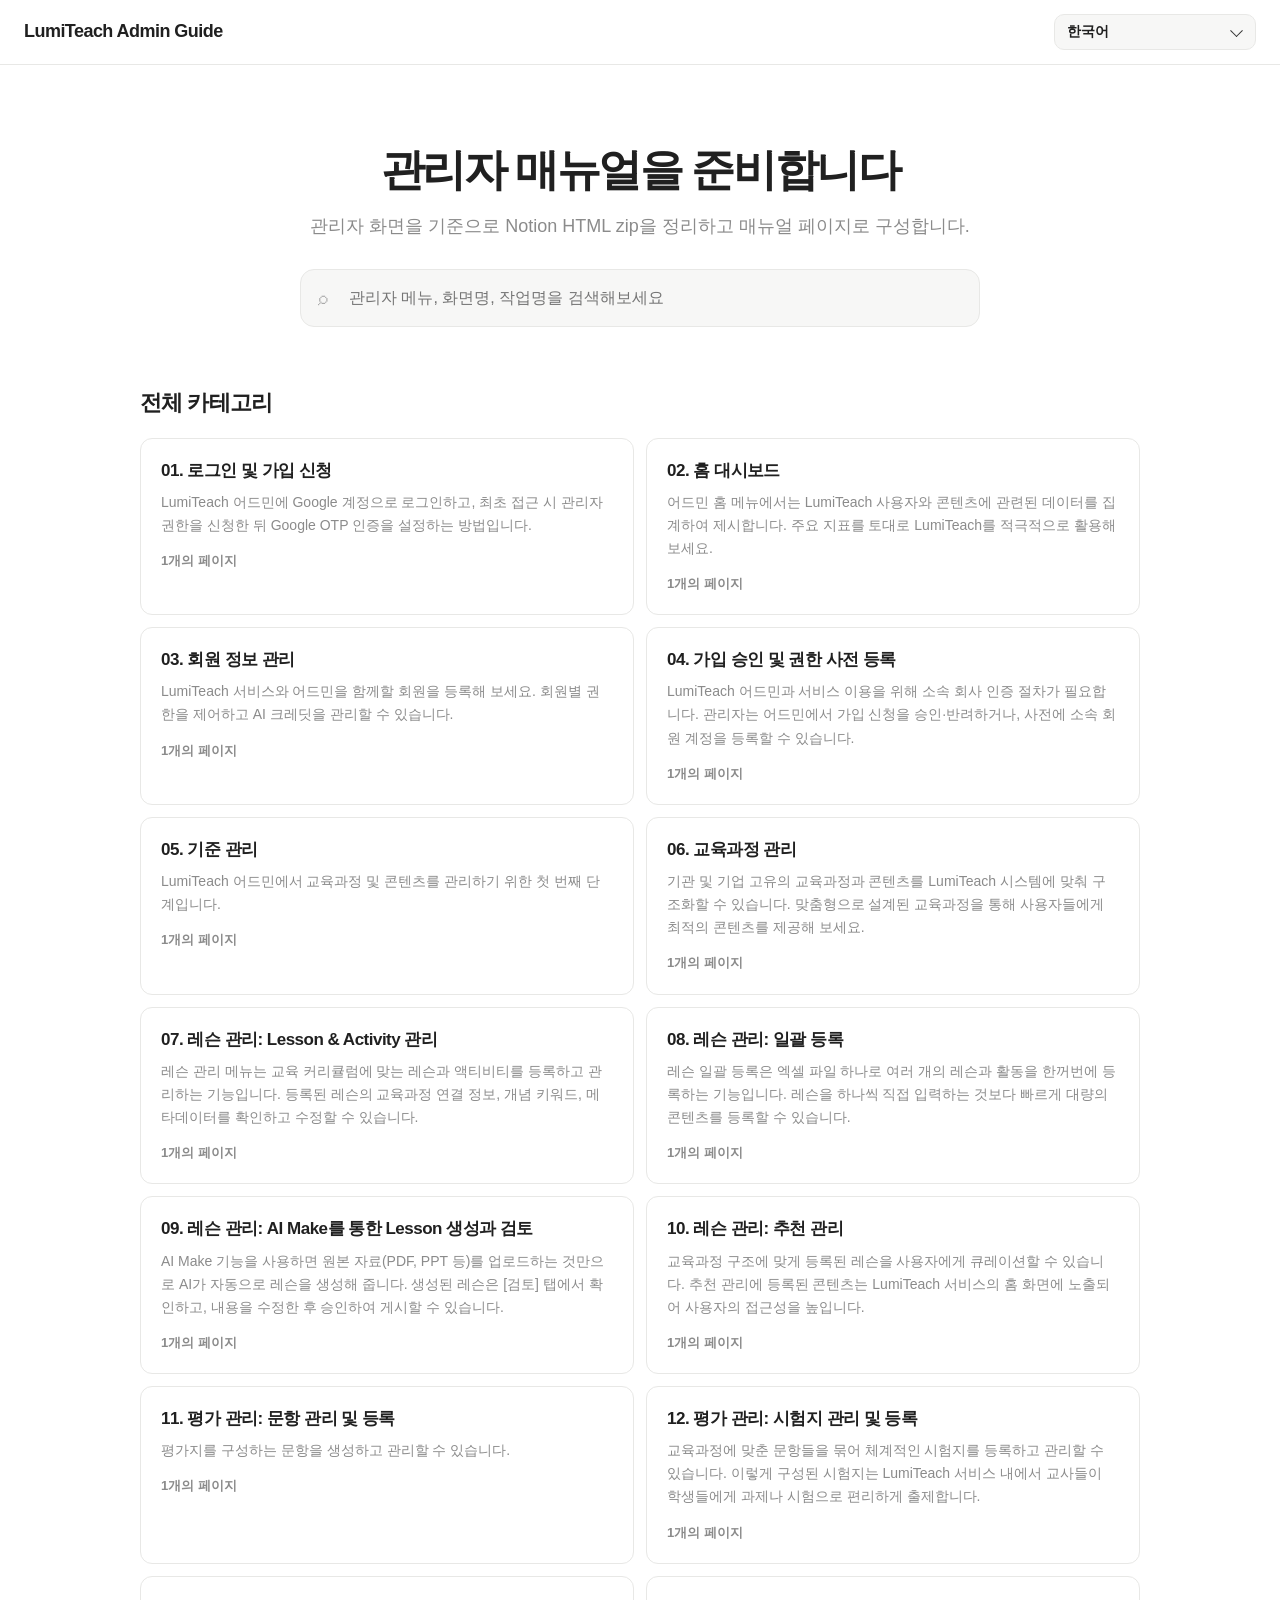
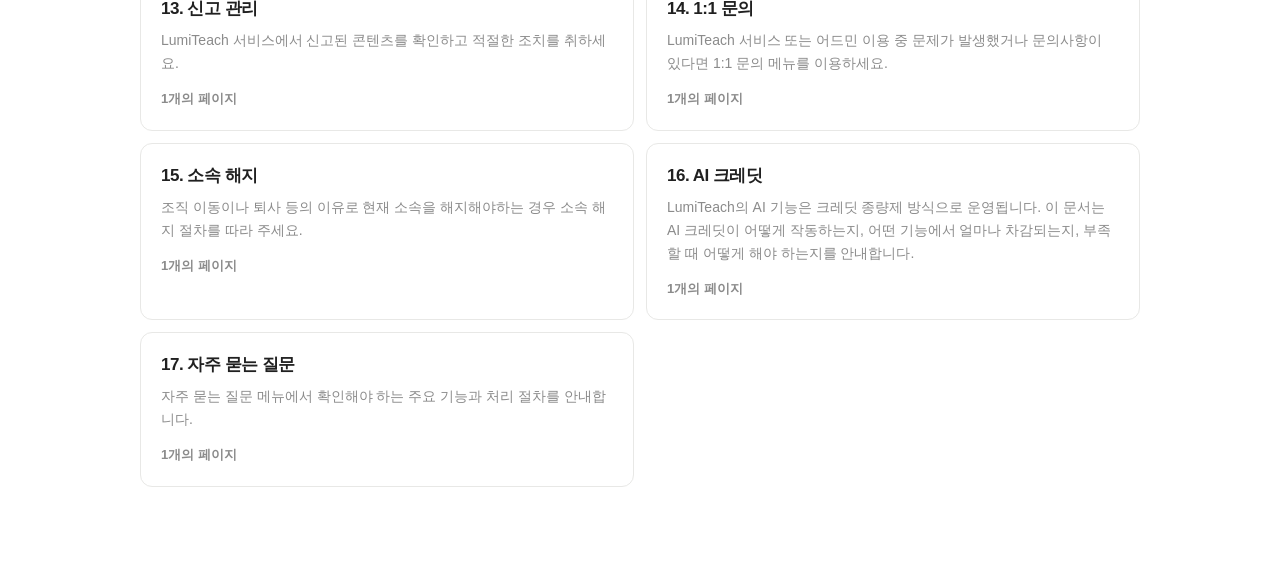
==== lumiteach_help_center_admin.html @ 96db6079 "Initial admin manual site" ====
<!DOCTYPE html>
<html lang="ko">
<head>
  <meta charset="UTF-8" />
  <meta name="viewport" content="width=device-width, initial-scale=1.0" />
  <title>LumiTeach Admin Guide</title>
  <link rel="icon" href="lumiteach_assets/brand/lumiteach-favicon.png" />
  <link rel="stylesheet" href="styles.css" />
</head>
<body>
  <header class="global-header">
    <div class="logo" onclick="showHome()">LumiTeach Admin Guide</div>
    <div class="header-actions">
      <label class="visually-hidden" for="languageSelect">언어 선택</label>
      <span class="language-wrap">
        <select class="language-select" id="languageSelect" aria-label="언어 선택">
          <option value="ko">한국어</option>
          <option value="en">영어</option>
          <option value="pt">포르투갈어</option>
          <option value="es">스페인어</option>
          <option value="ja">일본어</option>
          <option value="vi">베트남어</option>
        </select>
      </span>
      <button class="menu-toggle" id="mobileMenuToggle" type="button" aria-label="메뉴 열기" aria-controls="leftTree" aria-expanded="false" onclick="toggleMobileMenu()">
        <span></span>
      </button>
    </div>
  </header>
  <div class="mobile-nav-backdrop" id="mobileNavBackdrop" onclick="closeMobileMenu()" aria-hidden="true"></div>

  <section class="view active" id="homeView">
    <div class="home-hero">
      <h1>무엇을 도와드릴까요?</h1>
      <p>LumiTeach를 시작하고 수업을 운영하는 데 필요한 모든 가이드를 확인해보세요.</p>
      <div class="search-wrap">
        <span class="search-icon">⌕</span>
        <input class="search-input" id="searchInput" placeholder="아티클 제목, 기능명, 오류 상황을 검색해보세요" />
        <div class="search-results" id="searchResults"></div>
      </div>
    </div>

    <main class="home-container">
      <section class="home-section">
        <h2 class="section-title">전체 카테고리</h2>
        <div class="category-grid" id="categoryGrid"></div>
      </section>
    </main>
  </section>

  <section class="view" id="articleView">
    <div class="article-shell">
      <aside class="left-nav">
        <div class="left-tree" id="leftTree"></div>
      </aside>
      <main class="article-main">
        <div class="article-inner">
          <article id="articleContent"></article>
        </div>
        <aside class="right-toc" id="rightToc"></aside>
      </main>
    </div>
  </section>

  <script src="data/manual-data.js"></script>
  <script src="data/translations.js"></script>
  <script src="app.js"></script>
</body>
</html>
---- styles.css ----
:root {
  --bg: #ffffff;
  --text: #202020;
  --muted: #8b8b8b;
  --subtle: #f7f7f6;
  --subtle-2: #efefed;
  --line: #e8e8e6;
  --hover: #f4f4f3;
  --primary: #204cff;
  --primary-soft: #eaf1ff;
  --accent-purple: #204cff;
  --accent-blue: #2563e9;
  --accent-navy: #233a78;
  --accent-teal: #0f7f78;
  --accent-coral: #d85f4f;
  --accent-amber: #f0a13d;
  --active: var(--primary-soft);
  --active-text: var(--primary);
  --callout: #f7f7f5;
  --content: 760px;
  --sidebar: 360px;
  --toc: 240px;
  --left-padding: 80px;
}

* { box-sizing: border-box; }

html {
  scroll-behavior: smooth;
  overflow-x: hidden;
}

body {
  margin: 0;
  overflow-x: hidden;
  background: var(--bg);
  color: var(--text);
  font-family: ui-sans-serif, -apple-system, BlinkMacSystemFont, "Segoe UI", "Apple SD Gothic Neo", "Noto Sans KR", sans-serif;
  font-size: 16px;
  line-height: 1.65;
  -webkit-font-smoothing: antialiased;
}

button, input, select { font: inherit; }
button { cursor: pointer; }
.view { display: none; }
.view.active { display: block; }

.visually-hidden {
  position: absolute;
  width: 1px;
  height: 1px;
  padding: 0;
  margin: -1px;
  overflow: hidden;
  clip: rect(0, 0, 0, 0);
  white-space: nowrap;
  border: 0;
}

.global-header {
  position: sticky;
  top: 0;
  z-index: 50;
  height: 65px;
  display: flex;
  align-items: center;
  justify-content: space-between;
  gap: 24px;
  padding: 0 var(--left-padding);
  background: rgba(255,255,255,0.94);
  backdrop-filter: blur(10px);
  border-bottom: 1px solid var(--line);
}

.logo {
  width: 280px;
  color: var(--text);
  font-size: 18px;
  font-weight: 750;
  letter-spacing: -0.03em;
  cursor: pointer;
}

.language-wrap {
  position: relative;
  display: inline-flex;
  align-items: center;
}

.language-wrap::after {
  content: "";
  position: absolute;
  right: 15px;
  top: 50%;
  width: 8px;
  height: 8px;
  border-right: 1.8px solid #333;
  border-bottom: 1.8px solid #333;
  pointer-events: none;
  transform: translateY(-64%) rotate(45deg);
}

.language-select {
  min-width: 132px;
  height: 36px;
  padding: 0 36px 0 12px;
  border: 1px solid var(--line);
  border-radius: 10px;
  appearance: none;
  -webkit-appearance: none;
  background: var(--subtle);
  color: var(--text);
  font-size: 14px;
  font-weight: 650;
  outline: none;
  cursor: pointer;
}

.language-select:focus {
  background: #fff;
  border-color: #d8d8d6;
}

.header-actions {
  display: flex;
  align-items: center;
  gap: 10px;
  margin-left: auto;
}

.menu-toggle {
  display: none;
  align-items: center;
  justify-content: center;
  width: 38px;
  height: 38px;
  border: 1px solid var(--line);
  border-radius: 10px;
  background: var(--subtle);
  color: var(--text);
}

.menu-toggle:hover { background: var(--hover); }

.menu-toggle span,
.menu-toggle::before,
.menu-toggle::after {
  content: "";
  display: block;
  width: 16px;
  height: 2px;
  border-radius: 999px;
  background: currentColor;
  transition: transform 160ms ease, opacity 160ms ease;
}

.menu-toggle {
  flex-direction: column;
  gap: 4px;
}

body.mobile-nav-open .menu-toggle span { opacity: 0; }
body.mobile-nav-open .menu-toggle::before { transform: translateY(6px) rotate(45deg); }
body.mobile-nav-open .menu-toggle::after { transform: translateY(-6px) rotate(-45deg); }

.mobile-nav-backdrop {
  display: none;
}

.home-hero {
  max-width: 760px;
  margin: 80px auto 58px;
  padding: 0 24px;
  text-align: center;
}

.home-hero h1 {
  margin: 0;
  font-size: 44px;
  line-height: 1.15;
  letter-spacing: -0.055em;
  font-weight: 800;
}

.home-hero p {
  margin: 16px 0 28px;
  color: var(--muted);
  font-size: 18px;
}

.search-wrap {
  position: relative;
  max-width: 680px;
  margin: 0 auto;
}

.search-icon {
  position: absolute;
  left: 18px;
  top: 50%;
  transform: translateY(-50%);
  color: #aaa;
  font-size: 19px;
  z-index: 1;
}

.search-input {
  width: 100%;
  height: 58px;
  padding: 0 20px 0 48px;
  border: 1px solid var(--line);
  border-radius: 14px;
  background: var(--subtle);
  color: var(--text);
  outline: none;
  font-size: 16px;
}

.search-input:focus {
  background: #fff;
  border-color: #d8d8d6;
}

.search-results {
  display: none;
  position: absolute;
  top: 68px;
  left: 0;
  right: 0;
  z-index: 20;
  border: 1px solid var(--line);
  border-radius: 14px;
  background: #fff;
  box-shadow: 0 18px 40px rgba(0,0,0,0.08);
  overflow: hidden;
  text-align: left;
}

.search-results.active { display: block; }

.result-item {
  padding: 14px 18px;
  border-bottom: 1px solid var(--line);
  cursor: pointer;
}

.result-item:hover { background: var(--hover); }
.result-item:last-child { border-bottom: 0; }

.result-item strong {
  display: block;
  color: var(--text);
  font-size: 14px;
}

.result-item span {
  color: var(--muted);
  font-size: 13px;
}

.home-container {
  max-width: 1080px;
  margin: 0 auto;
  padding: 0 40px 92px;
}

.home-section { margin-top: 46px; }

.section-title {
  margin: 0 0 16px;
  font-size: 22px;
  letter-spacing: -0.04em;
}

.category-grid {
  display: grid;
  grid-template-columns: repeat(2, minmax(0, 1fr));
  gap: 12px;
}

.category-card {
  padding: 18px 20px;
  border: 1px solid var(--line);
  border-radius: 12px;
  background: #fff;
  cursor: pointer;
}

.category-card:hover { background: var(--hover); }

.category-card h3 {
  margin: 0 0 6px;
  font-size: 17px;
  letter-spacing: -0.03em;
}

.category-card p {
  margin: 0 0 10px;
  color: var(--muted);
  font-size: 14px;
}

.category-card span {
  color: var(--muted);
  font-size: 13px;
  font-weight: 650;
}

.article-shell {
  display: grid;
  grid-template-columns: var(--sidebar) minmax(0, 1fr);
  min-width: 0;
  min-height: calc(100vh - 65px);
}

.left-nav {
  position: sticky;
  top: 65px;
  height: calc(100vh - 65px);
  padding: 40px 10px 40px var(--left-padding);
  border-right: 1px solid var(--line);
  background: #fff;
  overflow-y: auto;
  scrollbar-width: none;
  -ms-overflow-style: none;
}

.left-nav::-webkit-scrollbar {
  width: 0;
  height: 0;
  display: none;
}

.left-tree { max-width: 280px; }
.tree-block { margin-bottom: 8px; }

.tree-link, .tree-label, .chevron {
  width: 100%;
  border: 0;
  background: transparent;
  color: var(--text);
  text-align: left;
  border-radius: 8px;
}

.tree-parent {
  display: flex;
  align-items: center;
  gap: 9px;
  padding: 8px 10px;
  border-radius: 8px;
  font-size: 16px;
  font-weight: 540;
  letter-spacing: -0.025em;
}

.tree-sub .tree-parent {
  padding-left: 34px;
  font-size: 15px;
  font-weight: 500;
}

.tree-label {
  display: block;
  flex: 1;
  min-width: 0;
  width: auto;
  padding: 0;
  font: inherit;
  font-weight: inherit;
  letter-spacing: inherit;
  cursor: pointer;
}

.chevron {
  display: inline-flex;
  align-items: center;
  justify-content: center;
  width: 20px;
  height: 20px;
  flex: 0 0 20px;
  border-radius: 6px;
  color: #666;
  font-size: 12px;
  transition: transform 130ms ease, background 130ms ease;
  cursor: pointer;
}

.chevron-placeholder {
  width: 20px;
  height: 20px;
  flex: 0 0 20px;
}

.tree-parent:hover, .tree-link:hover { background: var(--hover); }
.tree-parent:hover .chevron { background: var(--hover); }
.chevron:hover { background: var(--subtle-2); }
.tree-parent:hover .chevron:hover { background: #e3e3e1; }
.tree-parent.active {
  background: var(--active);
}
.tree-parent.active .tree-label {
  color: var(--active-text);
  font-weight: 650;
}
.tree-block.open > .tree-parent .chevron, .tree-sub.open > .tree-parent .chevron { transform: rotate(90deg); }
.tree-children { display: none; }
.tree-block.open > .tree-children, .tree-sub.open > .tree-children { display: block; }

.tree-link {
  display: block;
  margin: 2px 0;
  padding: 8px 10px 8px 62px;
  font-size: 15px;
}

.tree-link.active {
  background: var(--active);
  color: var(--active-text);
  font-weight: 650;
}

.article-main {
  display: grid;
  grid-template-columns: minmax(0, 1fr) var(--toc);
  min-width: 0;
  gap: 48px;
  padding: 0 64px 120px;
}

.article-inner {
  width: 100%;
  max-width: var(--content);
  min-width: 0;
  margin: 0 auto;
  padding-top: 64px;
}

.article-header {
  padding-bottom: 12px;
}

.article-kicker {
  margin-bottom: 14px;
  color: var(--muted);
  font-size: 14px;
}

.article-title {
  margin: 0;
  font-size: 46px;
  line-height: 1.14;
  letter-spacing: -0.055em;
  font-weight: 800;
}

.article-desc {
  margin: 22px 0 0;
  color: var(--text);
  font-size: 21px;
  line-height: 1.55;
  letter-spacing: -0.03em;
}

.author-row {
  display: flex;
  align-items: center;
  gap: 12px;
  margin-top: 28px;
  color: var(--muted);
  font-size: 15px;
}

.avatar {
  width: 42px;
  height: 42px;
  border-radius: 50%;
  background:
    url("lumiteach_assets/brand/lumiteach-favicon.png") center / 28px 28px no-repeat,
    #fff;
  border: 1px solid var(--line);
}

.author-row strong {
  color: var(--text);
  font-weight: 650;
}

.content-body { padding-top: 28px; }

.callout {
  display: grid;
  grid-template-columns: 24px 1fr;
  gap: 12px;
  align-items: start;
  margin: 0 0 64px;
  padding: 18px 20px;
  border: 1px solid var(--line);
  border-radius: 10px;
  background: var(--callout);
}

.callout-icon {
  display: inline-grid;
  place-items: center;
  width: 22px;
  height: 22px;
  border-radius: 50%;
  background: #fff;
  border: 1px solid var(--line);
  color: #555;
  font-size: 14px;
  font-weight: 700;
  line-height: 1;
}

.callout h3 {
  margin: 0 0 4px;
  font-size: 16px;
  line-height: 1.45;
  letter-spacing: -0.02em;
}

.callout p {
  margin: 0;
  color: #444;
  font-size: 15px;
  line-height: 1.7;
  letter-spacing: -0.015em;
}

.article-section {
  margin: 0 0 48px;
  scroll-margin-top: 96px;
}

.article-section h2 {
  margin: 0 0 22px;
  font-size: 34px;
  line-height: 1.25;
  letter-spacing: -0.05em;
  font-weight: 750;
}

.article-section p, .article-section li {
  color: #333;
  font-size: 18px;
  line-height: 1.75;
  letter-spacing: -0.02em;
}

.section-copy p { margin: 0; }
.section-copy p + p { margin-top: 18px; }

.article-intro {
  margin-bottom: 28px;
  padding-bottom: 0;
}

.article-intro p {
  color: #333;
  font-size: 18px;
  line-height: 1.75;
  letter-spacing: -0.02em;
}

.article-intro .section-callout {
  margin-bottom: 0;
}

.section-copy h3 {
  margin: 30px 0 12px;
  color: var(--text);
  font-size: 22px;
  line-height: 1.35;
  letter-spacing: -0.035em;
  font-weight: 750;
}

.section-copy ul {
  margin: 14px 0 0;
  padding-left: 22px;
}

.section-copy li {
  margin: 7px 0;
  padding-left: 4px;
}

.section-copy strong {
  color: var(--text);
  font-weight: 750;
}

.section-copy code {
  padding: 2px 6px;
  border-radius: 6px;
  background: var(--subtle);
  color: var(--text);
  font-family: ui-monospace, SFMono-Regular, Menlo, Monaco, Consolas, monospace;
  font-size: 0.9em;
}

.section-copy blockquote {
  margin: 18px 0 0;
  padding: 16px 18px;
  border-left: 3px solid #d9d9d7;
  border-radius: 0 8px 8px 0;
  background: var(--subtle);
}

.section-copy blockquote p,
.section-copy blockquote li {
  font-size: 16px;
  color: #444;
}

.section-callout {
  display: grid;
  grid-template-columns: 28px 1fr;
  gap: 12px;
  align-items: start;
  margin: 20px 0 26px;
  padding: 18px 20px;
  border: 1px solid var(--line);
  border-radius: 10px;
  background: var(--callout);
}

.section-callout-icon {
  display: inline-grid;
  place-items: center;
  width: 28px;
  height: 28px;
  border-radius: 50%;
  background: #fff;
  border: 1px solid var(--line);
  font-size: 16px;
  line-height: 1;
}

.section-callout > span > strong {
  display: block;
  margin-bottom: 4px;
  color: var(--text);
  font-size: 16px;
  line-height: 1.45;
  letter-spacing: -0.02em;
}

.section-callout-body strong {
  display: inline;
  margin: 0;
  font-size: inherit;
  line-height: inherit;
}

.section-callout-body p,
.section-callout-body li {
  color: #444;
  font-size: 16px;
  line-height: 1.7;
  letter-spacing: -0.015em;
}

.section-callout-body ul {
  margin-top: 8px;
}



.manual-table-figure {
  margin: 26px 0 36px;
}

.manual-table-wrap {
  width: 100%;
  max-width: 100%;
  overflow-x: auto;
  border: 1px solid var(--line);
  border-radius: 10px;
  background: #fff;
  -webkit-overflow-scrolling: touch;
}

.manual-table {
  width: 100%;
  min-width: 640px;
  border-collapse: separate;
  border-spacing: 0;
  color: #333;
  font-size: 14px;
  line-height: 1.55;
  letter-spacing: -0.01em;
}

.manual-table th,
.manual-table td {
  min-width: 120px;
  padding: 12px 14px;
  border-right: 1px solid var(--line);
  border-bottom: 1px solid var(--line);
  text-align: left;
  vertical-align: top;
}

.manual-table th:last-child,
.manual-table td:last-child {
  border-right: 0;
}

.manual-table tbody tr:last-child td {
  border-bottom: 0;
}

.manual-table thead th {
  background: #f6f8ff;
  color: var(--text);
  font-weight: 750;
  white-space: nowrap;
}

.manual-table tbody tr:nth-child(even) td {
  background: #fbfbfc;
}

.manual-table td code,
.manual-table th code {
  padding: 2px 5px;
  border-radius: 5px;
  background: #f0f2f5;
  font-size: .92em;
}

.manual-table-figure figcaption {
  margin-top: 8px;
  color: var(--muted);
  font-size: 13px;
  line-height: 1.5;
}

.section-copy p + .manual-table-figure,
.section-copy ul + .manual-table-figure,
.section-copy blockquote + .manual-table-figure {
  margin-top: 24px;
}

.manual-table-figure + p,
.manual-table-figure + ul,
.manual-table-figure + blockquote,
.manual-table-figure + .manual-image {
  margin-top: 30px;
}

.manual-image {
  margin: 24px 0 34px;
  border: 1px solid var(--line);
  border-radius: 10px;
  background: #fff;
  overflow: hidden;
}

.section-copy p + .manual-image,
.section-copy ul + .manual-image,
.section-copy blockquote + .manual-image {
  margin-top: 24px;
}

.manual-image + p,
.manual-image + ul,
.manual-image + blockquote,
.manual-image + .manual-table-figure {
  margin-top: 30px;
}

.manual-image + .manual-image {
  margin-top: -8px;
}

.section-copy ul + p,
.section-copy blockquote + p {
  margin-top: 24px;
}

.manual-image img {
  display: block;
  width: 100%;
  height: auto;
}

.manual-image figcaption {
  padding: 10px 14px;
  border-top: 1px solid var(--line);
  color: var(--muted);
  font-size: 13px;
  line-height: 1.5;
}

@media (max-width: 700px) {
  .manual-table {
    min-width: 560px;
    font-size: 13px;
  }

  .manual-table th,
  .manual-table td {
    min-width: 108px;
    padding: 10px 12px;
  }
}

.media-block {
  margin-top: 26px;
  aspect-ratio: 16 / 9;
  border-radius: 10px;
  border: 1px solid var(--line);
  background: linear-gradient(135deg, #2f2f2f 0%, #f0a13d 45%, #f7efe7 100%);
  overflow: hidden;
  position: relative;
}

.media-block::before {
  content: "LumiTeach Guide";
  position: absolute;
  left: 28px;
  top: 26px;
  color: #fff;
  font-size: 26px;
  font-weight: 800;
  letter-spacing: -0.04em;
}

.media-block::after {
  content: "▶";
  position: absolute;
  left: 50%;
  top: 50%;
  transform: translate(-50%, -50%);
  display: grid;
  place-items: center;
  width: 72px;
  height: 72px;
  border-radius: 50%;
  background: rgba(0,0,0,0.55);
  color: #fff;
  font-size: 28px;
}

.info-card {
  margin-top: 22px;
  padding: 18px 20px;
  border: 1px solid var(--line);
  border-radius: 12px;
  background: #fafafa;
}

.info-card h3 {
  margin: 0 0 8px;
  font-size: 18px;
}

.info-card p {
  margin: 0;
  color: #555;
  font-size: 16px;
}

.bottom-nav {
  display: flex;
  justify-content: space-between;
  gap: 16px;
  margin-top: 28px;
  padding-top: 0;
  border-top: 0;
}

.bottom-nav button {
  border: 1px solid var(--line);
  background: #fff;
  border-radius: 10px;
  padding: 12px 16px;
  color: var(--text);
  font-weight: 650;
}

.bottom-nav button:hover { background: var(--hover); }

.right-toc {
  position: sticky;
  top: 100px;
  align-self: start;
  padding-top: 64px;
}

.toc-title {
  margin: 0 0 14px;
  font-size: 12px;
  font-weight: 700;
  color: var(--muted);
  text-transform: uppercase;
  letter-spacing: .05em;
}

.toc-link {
  display: block;
  padding: 7px 10px;
  border-radius: 8px;
  color: #666;
  font-size: 14px;
  text-decoration: none;
}

.toc-link:hover, .toc-link.active {
  background: var(--hover);
  color: var(--text);
}

.hub-layout {
  grid-template-columns: minmax(0, 1fr);
}

.hub-layout .right-toc {
  display: none;
}

.hub-layout .article-inner {
  width: min(820px, 100%);
  max-width: 820px;
  justify-self: center;
  margin: 0;
}

.hub-page {
  padding-top: 22px;
}

.hub-cover {
  display: grid;
  place-items: center;
  min-height: 260px;
  margin-bottom: 28px;
  border: 1px solid var(--line);
  border-radius: 10px;
  background:
    linear-gradient(135deg, rgba(32, 76, 255, 0.08), rgba(90, 162, 255, 0.1)),
    #fafafa;
}

.article-cover {
  min-height: 220px;
  margin: 0 0 32px;
}

.hub-cover-mark {
  display: grid;
  place-items: center;
  width: 128px;
  height: 128px;
  border-radius: 30px;
  background: linear-gradient(135deg, #eaf1ff, #f6f9ff);
  border: 1px solid rgba(32, 76, 255, 0.14);
  color: var(--active-text);
  font-size: 38px;
  font-weight: 800;
  letter-spacing: 0;
}

.hub-cover-symbol {
  display: grid;
  place-items: center;
  width: 148px;
  height: 148px;
  border-radius: 34px;
  border: 1px solid rgba(255,255,255,0.55);
  background: var(--cover-bg, linear-gradient(135deg, #eaf1ff, #f6f9ff));
  color: var(--cover-color, var(--active-text));
  box-shadow: 0 22px 48px rgba(32, 76, 255, 0.14), inset 0 0 0 1px rgba(255,255,255,0.42);
  font-size: var(--cover-size, 52px);
  font-weight: 850;
  line-height: 1;
  letter-spacing: 0;
  text-align: center;
}

.hub-cover-cluster {
  position: relative;
  width: min(340px, 78%);
  height: 190px;
}

.cover-tile {
  position: absolute;
  left: var(--tile-left, 50%);
  top: var(--tile-top, 50%);
  z-index: var(--tile-z, 1);
  display: grid;
  place-items: center;
  width: var(--tile-size, 92px);
  height: var(--tile-size, 92px);
  border-radius: 22px;
  border: 1px solid rgba(255,255,255,0.6);
  background: var(--cover-bg, linear-gradient(135deg, #eaf1ff, #f6f9ff));
  color: var(--cover-color, var(--active-text));
  box-shadow: 0 18px 38px rgba(48, 48, 48, 0.14), inset 0 0 0 1px rgba(255,255,255,0.42);
  font-size: var(--cover-size, 30px);
  font-weight: 850;
  line-height: 1;
  letter-spacing: 0;
  text-align: center;
  transform: translate(-50%, -50%) rotate(var(--tile-rotate, 0deg)) scale(var(--tile-scale, 1));
}

.hub-kicker {
  margin: 0 0 8px;
  color: var(--active-text);
  font-size: 13px;
  font-weight: 750;
}

.hub-title {
  margin: 0;
  font-size: 44px;
  line-height: 1.16;
  letter-spacing: -0.055em;
  font-weight: 800;
}

.hub-desc {
  margin: 14px 0 28px;
  color: #444;
  font-size: 17px;
  line-height: 1.65;
  letter-spacing: -0.02em;
}

.hub-menu-list {
  border-top: 1px solid var(--line);
}

.hub-menu-item {
  width: 100%;
  display: grid;
  grid-template-columns: minmax(0, 1fr) 228px;
  gap: 32px;
  align-items: center;
  padding: 34px 0;
  border: 0;
  border-bottom: 1px solid var(--line);
  background: transparent;
  color: var(--text);
  text-align: left;
}

.hub-menu-item:hover h2 {
  color: var(--active-text);
}

.compact-hub-page .hub-menu-item {
  grid-template-columns: minmax(0, 1fr);
  gap: 0;
  padding: 22px 0;
}

.compact-hub-page .hub-menu-item p,
.compact-hub-page .hub-menu-count,
.compact-hub-page .hub-thumb {
  display: none;
}

.hub-menu-item h2 {
  margin: 0 0 8px;
  font-size: 22px;
  line-height: 1.35;
  letter-spacing: -0.035em;
}

.hub-menu-item p {
  margin: 0;
  color: #666;
  font-size: 15px;
  line-height: 1.6;
  letter-spacing: -0.015em;
}

.hub-menu-count {
  display: block;
  margin-top: 12px;
  color: #999;
  font-size: 13px;
  font-weight: 650;
}

.hub-thumb {
  display: grid;
  place-items: center;
  min-height: 138px;
  border-radius: 8px;
  border: 1px solid var(--line);
  background: #fafafa;
  color: var(--active-text);
  font-size: 13px;
  font-weight: 750;
}

.hub-symbol {
  display: grid;
  place-items: center;
  width: 92px;
  height: 92px;
  border-radius: 24px;
  background: var(--symbol-bg, linear-gradient(135deg, #eaf1ff, #fff));
  color: var(--symbol-color, var(--active-text));
  box-shadow: inset 0 0 0 1px rgba(255,255,255,0.45);
  font-size: var(--symbol-size, 38px);
  font-weight: 850;
  line-height: 1;
  letter-spacing: 0;
  text-align: center;
}

@media (max-width: 1300px) {
  :root { --left-padding: 24px; }
  .logo { width: auto; }
  .article-main { grid-template-columns: 1fr; padding: 0 48px 96px; }
  .right-toc { display: none; }
}

@media (max-width: 960px) {
  .article-shell { grid-template-columns: 1fr; }
  .left-nav {
    position: fixed;
    top: 65px;
    left: 0;
    z-index: 70;
    width: min(340px, calc(100vw - 48px));
    height: calc(100vh - 65px);
    padding: 24px 18px 32px;
    border-right: 1px solid var(--line);
    border-bottom: 0;
    background: #fff;
    box-shadow: 22px 0 42px rgba(0,0,0,0.12);
    transform: translateX(-105%);
    transition: transform 180ms ease;
  }

  body.mobile-nav-open .left-nav {
    transform: translateX(0);
  }

  body.mobile-nav-open {
    overflow: hidden;
  }

  body.article-active .menu-toggle {
    display: inline-flex;
  }

  .mobile-nav-backdrop {
    position: fixed;
    inset: 65px 0 0;
    z-index: 65;
    display: block;
    background: rgba(0,0,0,0.22);
    opacity: 0;
    pointer-events: none;
    transition: opacity 180ms ease;
  }

  body.mobile-nav-open .mobile-nav-backdrop {
    opacity: 1;
    pointer-events: auto;
  }

  .left-tree { max-width: none; }
  .global-header {
    gap: 12px;
    padding: 0 16px;
  }
  .logo {
    font-size: 16px;
  }
  .language-select {
    min-width: 112px;
    height: 34px;
    padding: 0 32px 0 10px;
    font-size: 13px;
  }
  .language-wrap::after {
    right: 13px;
    width: 7px;
    height: 7px;
  }
  .menu-toggle {
    width: 34px;
    height: 34px;
  }
  .article-main { grid-template-columns: minmax(0, 1fr); padding: 0 24px 80px; }
  .article-inner { max-width: 100%; }
  .article-title { font-size: 34px; }
  .hub-title { font-size: 36px; }
  .hub-cover { min-height: 210px; }
  .hub-menu-item {
    grid-template-columns: 1fr;
    gap: 14px;
  }
  .hub-thumb {
    min-height: 72px;
  }
  .hub-symbol {
    width: 74px;
    height: 74px;
    border-radius: 20px;
    font-size: 32px;
  }
  .category-grid { grid-template-columns: 1fr; }
}
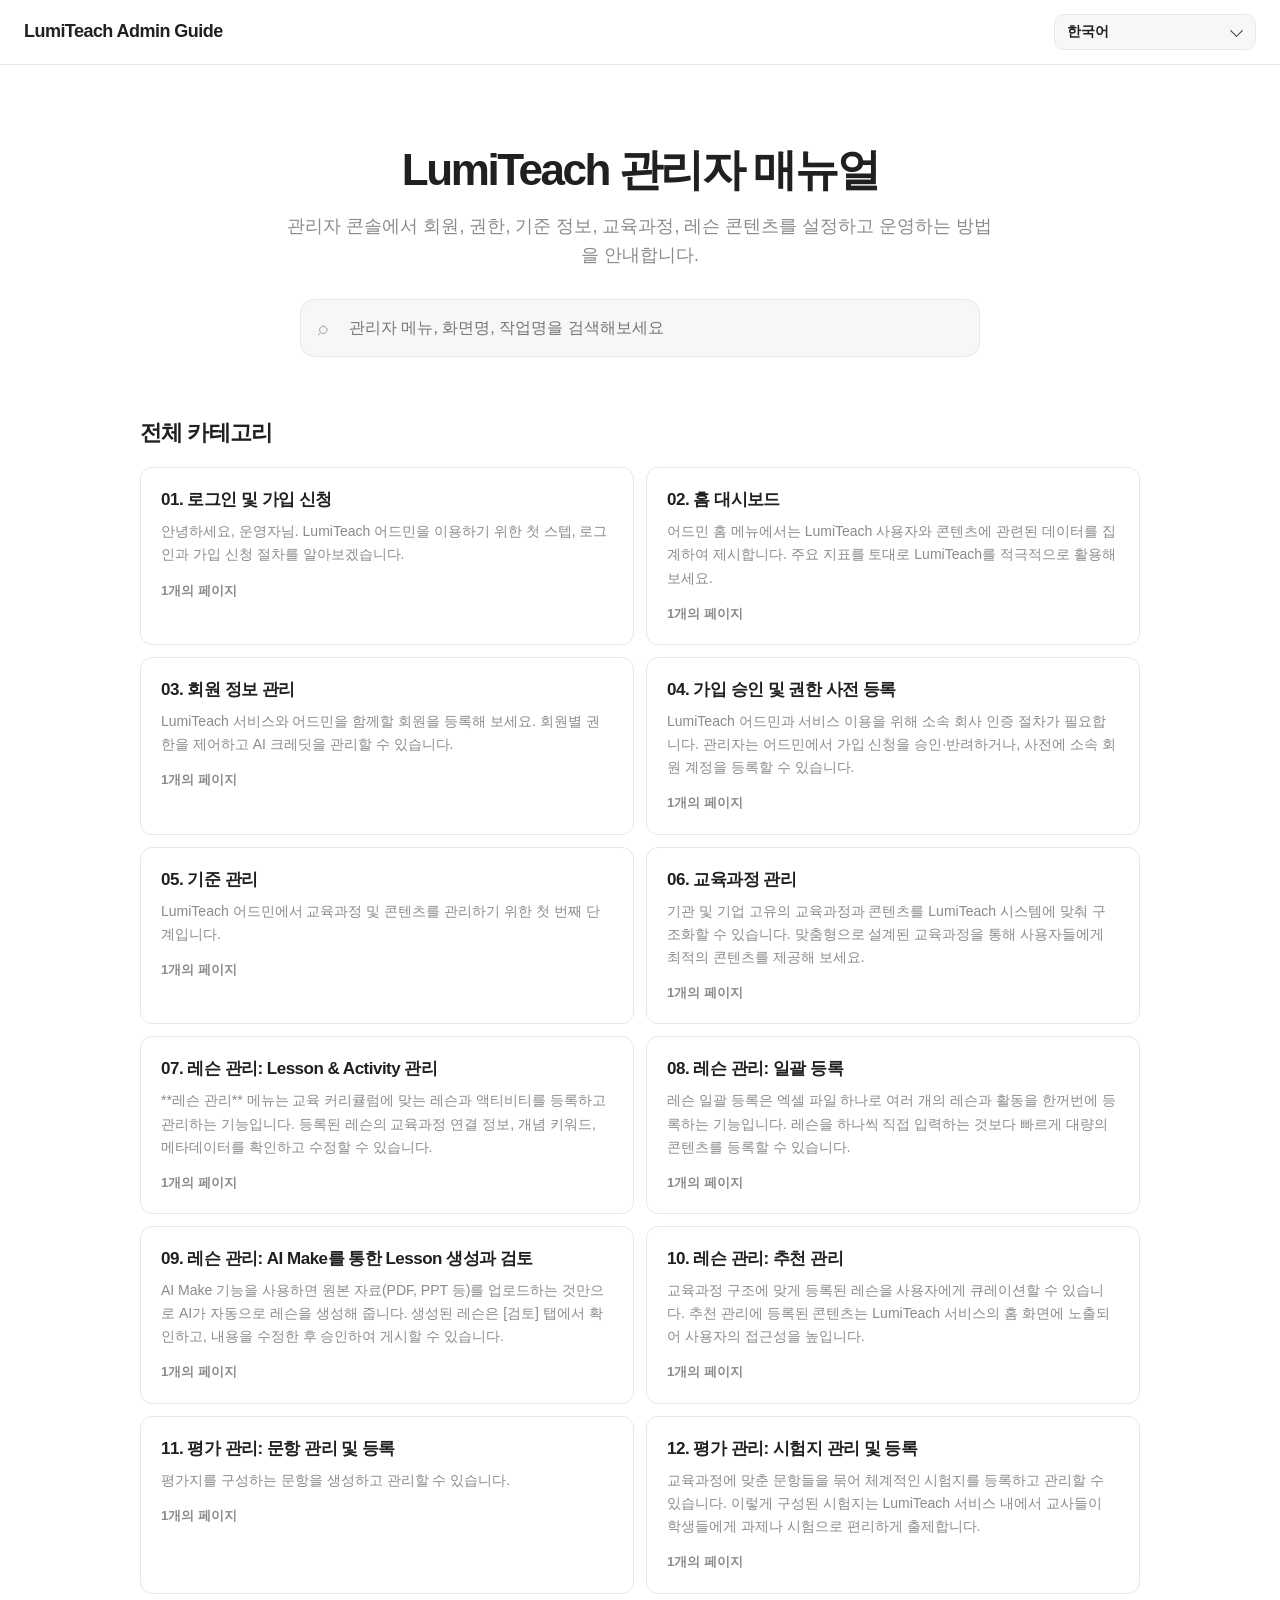
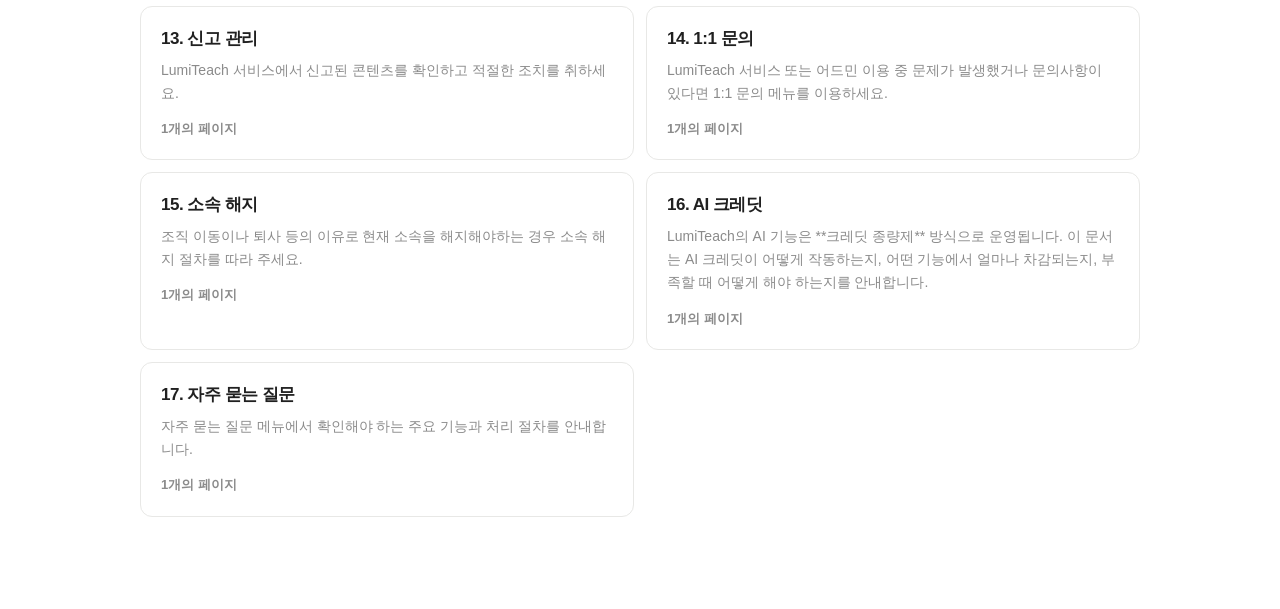
==== commit d1fd84e2: "Update admin manual translations" ====
--- a/lumiteach_help_center_admin.html
+++ b/lumiteach_help_center_admin.html
@@ -31,8 +31,8 @@
 
   <section class="view active" id="homeView">
     <div class="home-hero">
-      <h1>무엇을 도와드릴까요?</h1>
-      <p>LumiTeach를 시작하고 수업을 운영하는 데 필요한 모든 가이드를 확인해보세요.</p>
+      <h1>LumiTeach 관리자 매뉴얼</h1>
+      <p>관리자 화면에서 회원, 권한, 기준, 교육과정, 레슨, 공지와 문의 기능을 설정하고 운영하는 방법을 확인하세요.</p>
       <div class="search-wrap">
         <span class="search-icon">⌕</span>
         <input class="search-input" id="searchInput" placeholder="아티클 제목, 기능명, 오류 상황을 검색해보세요" />
@@ -64,6 +64,12 @@
 
   <script src="data/manual-data.js"></script>
   <script src="data/translations.js"></script>
+  <script src="data/translations/ko.js"></script>
+  <script src="data/translations/en.js"></script>
+  <script src="data/translations/pt.js"></script>
+  <script src="data/translations/es.js"></script>
+  <script src="data/translations/ja.js"></script>
+  <script src="data/translations/vi.js"></script>
   <script src="app.js"></script>
 </body>
 </html>
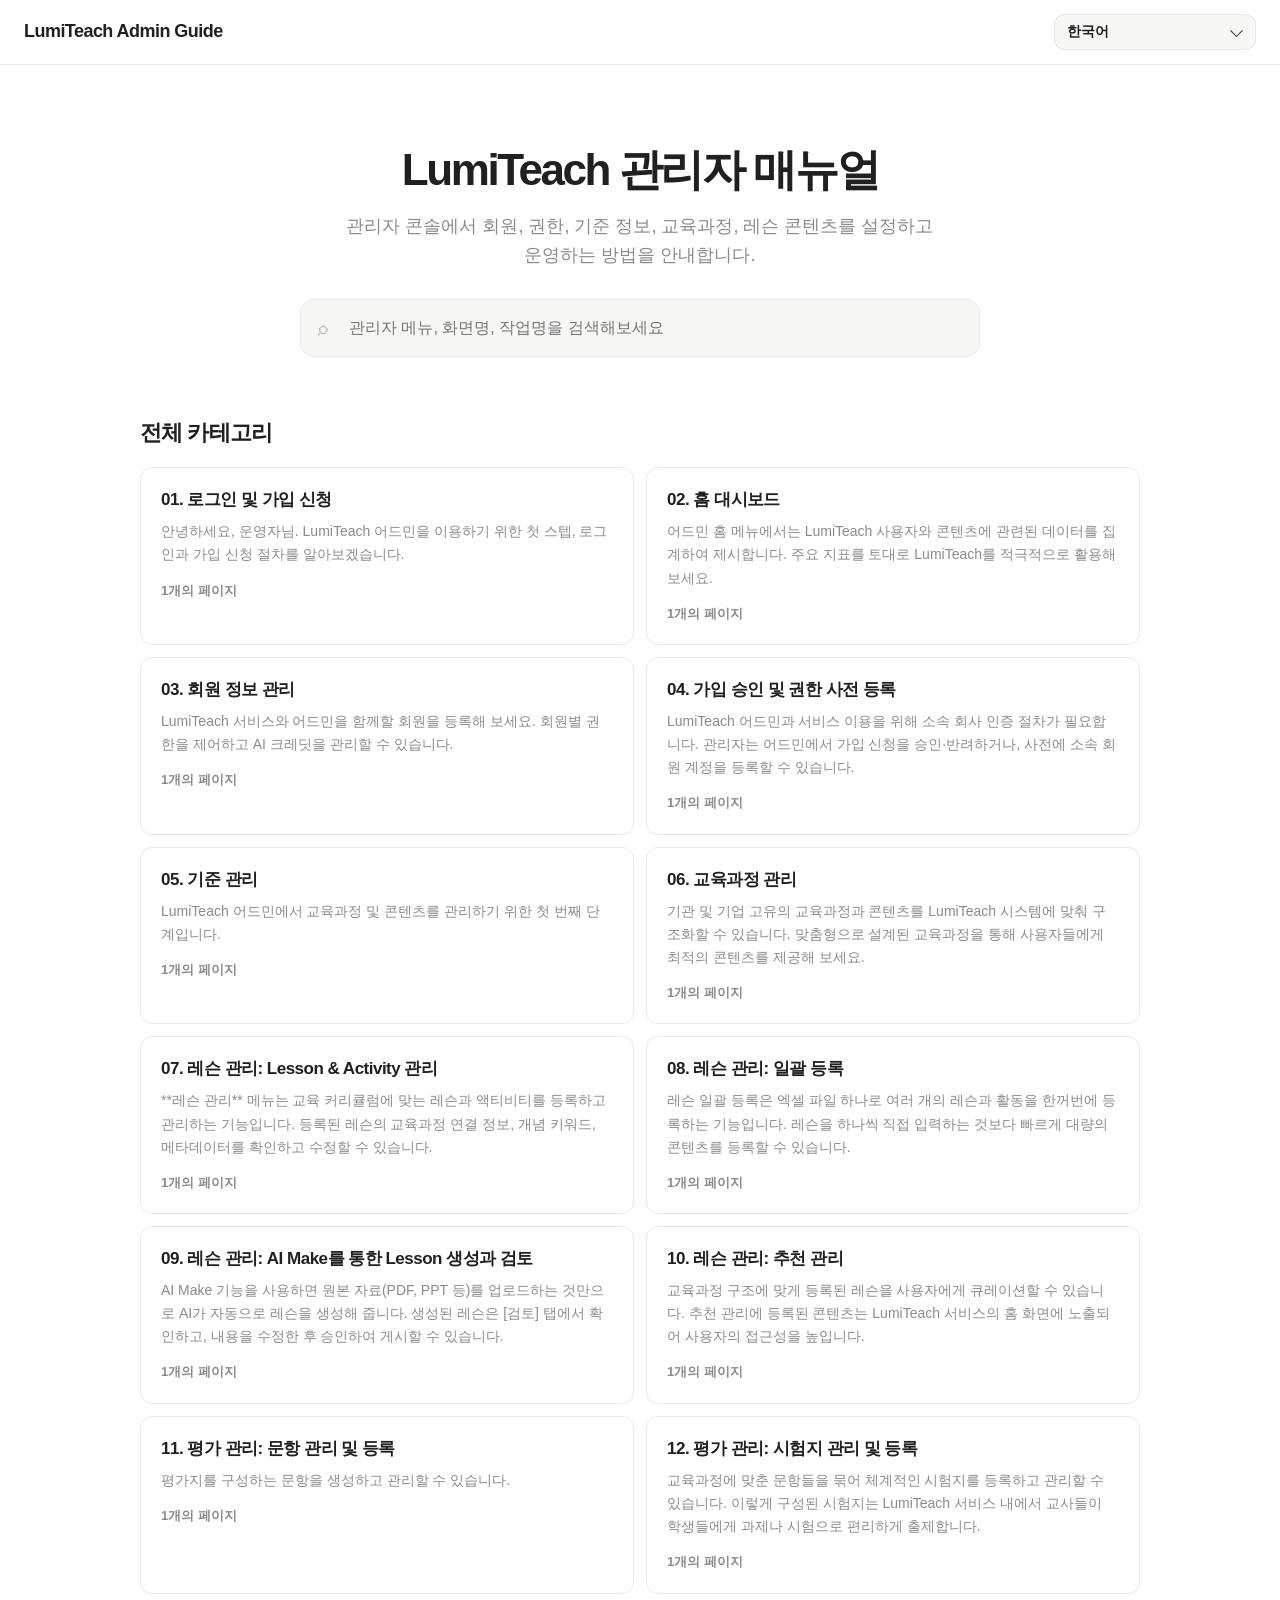
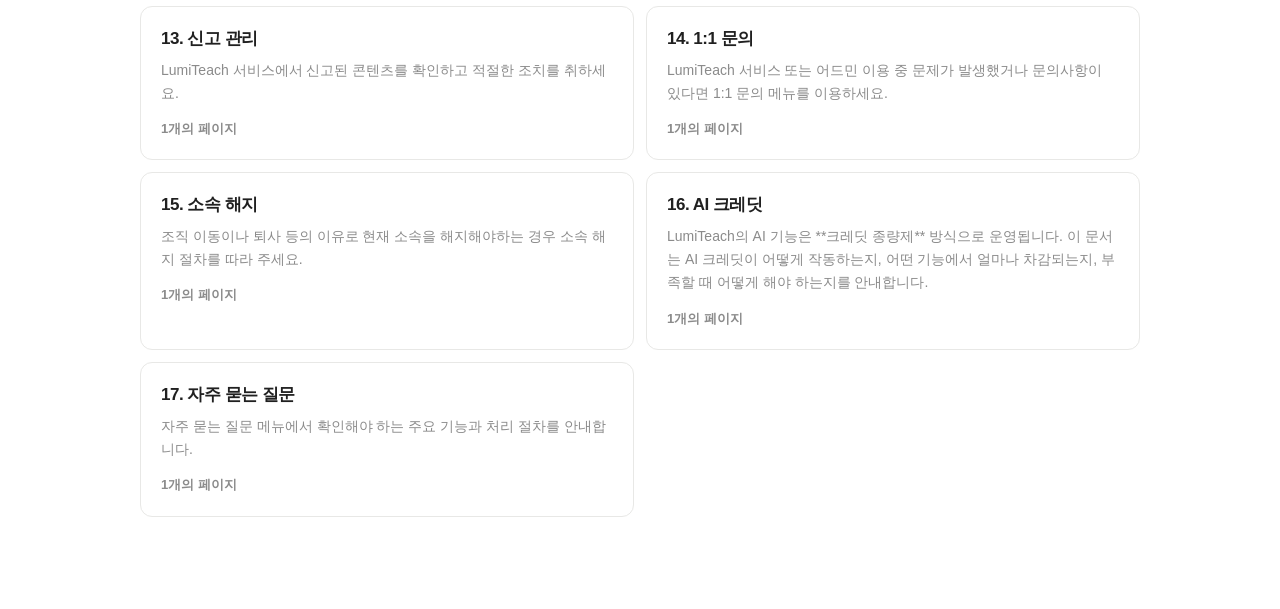
==== commit 72990019: "Update admin home description and toc" ====
--- a/lumiteach_help_center_admin.html
+++ b/lumiteach_help_center_admin.html
@@ -32,7 +32,7 @@
   <section class="view active" id="homeView">
     <div class="home-hero">
       <h1>LumiTeach 관리자 매뉴얼</h1>
-      <p>관리자 화면에서 회원, 권한, 기준, 교육과정, 레슨, 공지와 문의 기능을 설정하고 운영하는 방법을 확인하세요.</p>
+      <p>관리자 콘솔에서 회원, 권한, 기준 정보, 교육과정, 레슨 콘텐츠를 설정하고<br />운영하는 방법을 안내합니다.</p>
       <div class="search-wrap">
         <span class="search-icon">⌕</span>
         <input class="search-input" id="searchInput" placeholder="아티클 제목, 기능명, 오류 상황을 검색해보세요" />
--- a/styles.css
+++ b/styles.css
@@ -187,6 +187,7 @@
   margin: 16px 0 28px;
   color: var(--muted);
   font-size: 18px;
+  white-space: pre-line;
 }
 
 .search-wrap {
@@ -911,9 +912,31 @@
   text-decoration: none;
 }
 
+.toc-link-level-1 {
+  color: var(--text);
+  font-weight: 700;
+}
+
+.toc-link-level-2 {
+  margin-left: 10px;
+}
+
+.toc-link-level-3 {
+  margin-left: 22px;
+  padding-top: 5px;
+  padding-bottom: 5px;
+  color: #777;
+  font-size: 13px;
+}
+
 .toc-link:hover, .toc-link.active {
   background: var(--hover);
   color: var(--text);
+}
+
+.article-title,
+.section-copy h3 {
+  scroll-margin-top: 96px;
 }
 
 .hub-layout {
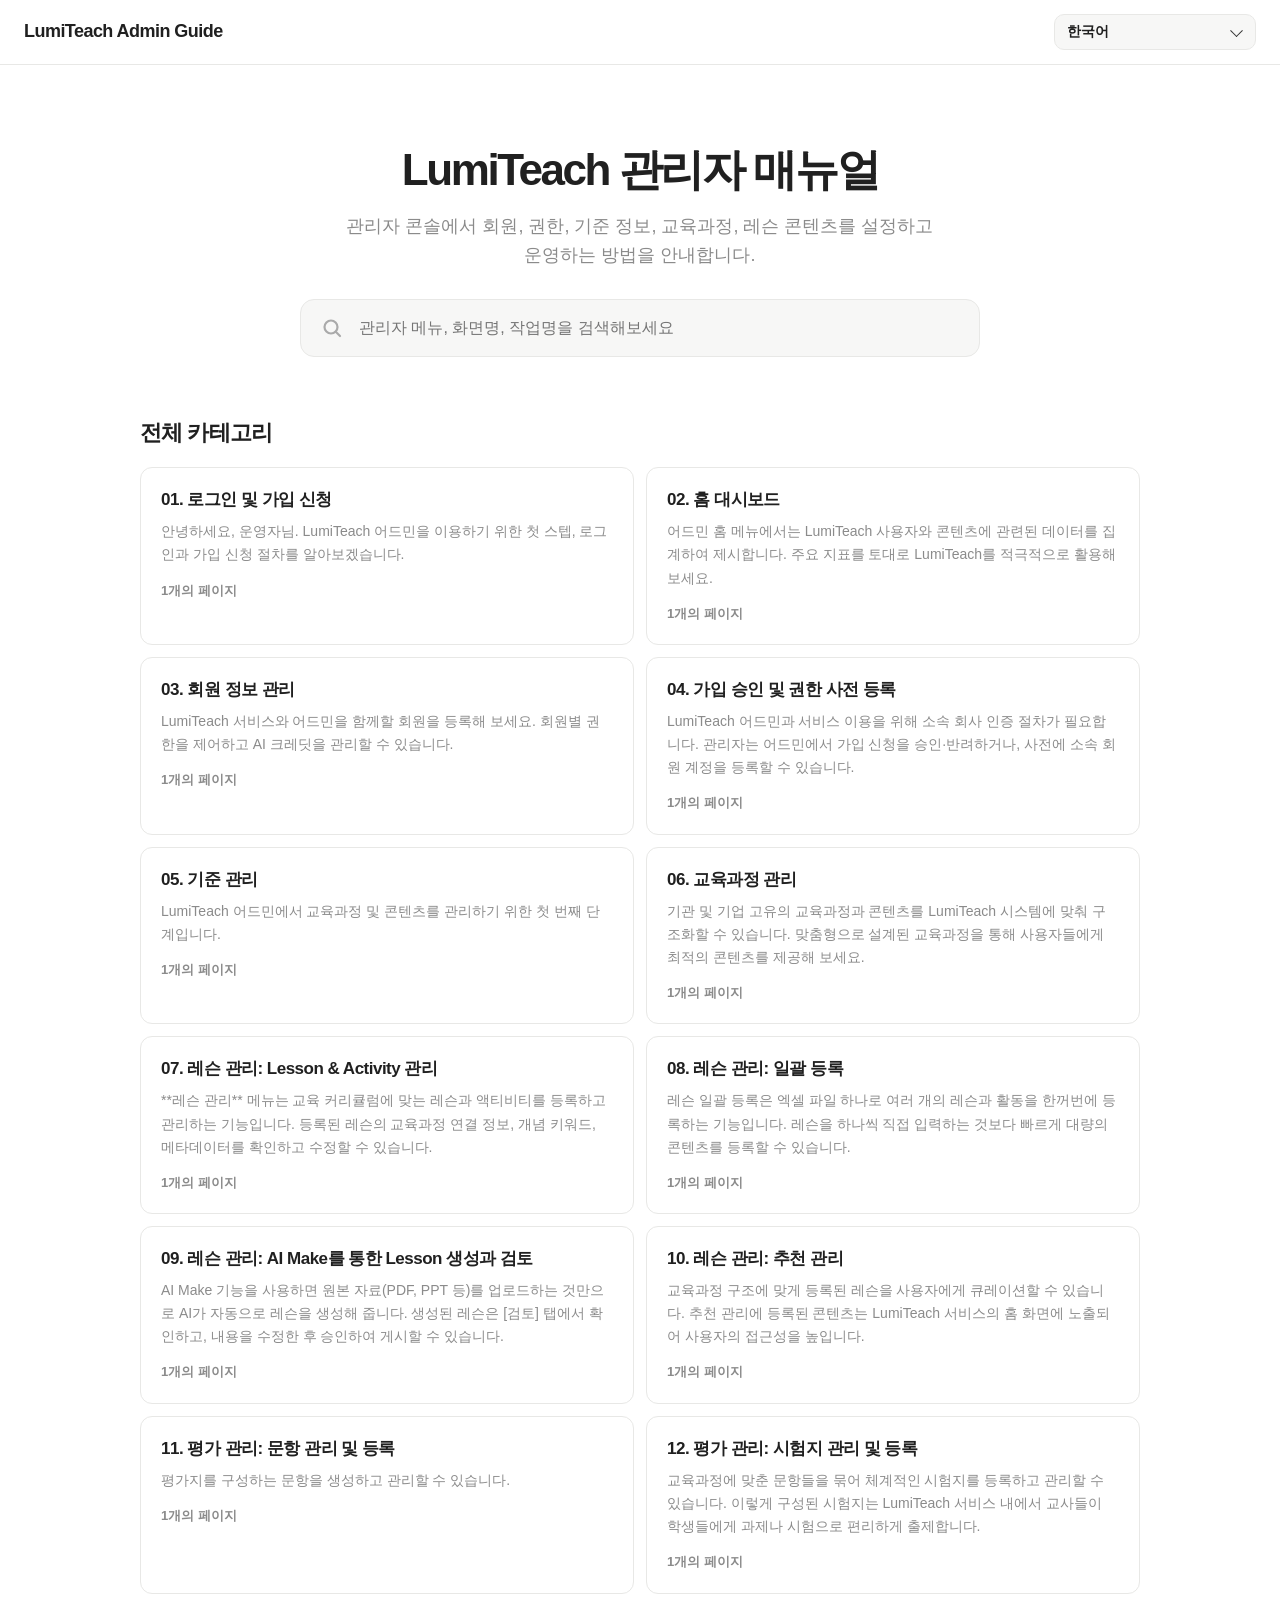
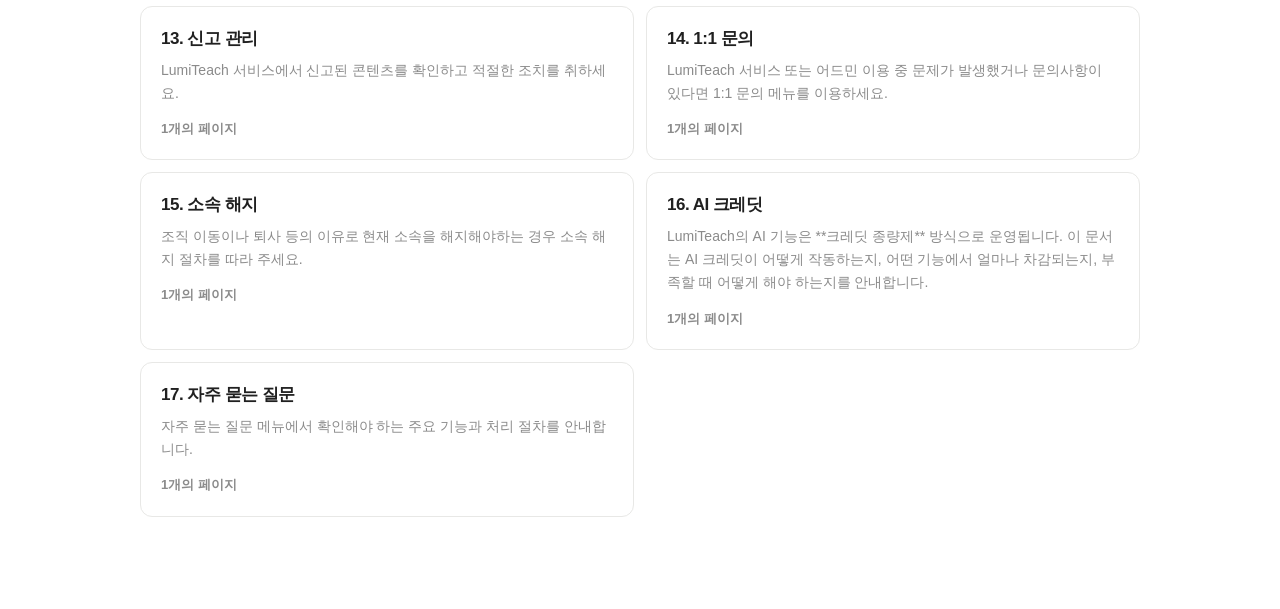
==== commit 224d75ba: "Fix search icon rendering" ====
--- a/lumiteach_help_center_admin.html
+++ b/lumiteach_help_center_admin.html
@@ -34,7 +34,12 @@
       <h1>LumiTeach 관리자 매뉴얼</h1>
       <p>관리자 콘솔에서 회원, 권한, 기준 정보, 교육과정, 레슨 콘텐츠를 설정하고<br />운영하는 방법을 안내합니다.</p>
       <div class="search-wrap">
-        <span class="search-icon">⌕</span>
+        <span class="search-icon" aria-hidden="true">
+          <svg viewBox="0 0 24 24" focusable="false">
+            <circle cx="11" cy="11" r="6.5"></circle>
+            <path d="M16 16l4 4"></path>
+          </svg>
+        </span>
         <input class="search-input" id="searchInput" placeholder="아티클 제목, 기능명, 오류 상황을 검색해보세요" />
         <div class="search-results" id="searchResults"></div>
       </div>
--- a/styles.css
+++ b/styles.css
@@ -41,6 +41,11 @@
   -webkit-font-smoothing: antialiased;
 }
 
+body.article-active {
+  height: 100vh;
+  overflow: hidden;
+}
+
 button, input, select { font: inherit; }
 button { cursor: pointer; }
 .view { display: none; }
@@ -198,18 +203,32 @@
 
 .search-icon {
   position: absolute;
-  left: 18px;
+  left: 20px;
   top: 50%;
   transform: translateY(-50%);
   color: #aaa;
-  font-size: 19px;
+  width: 24px;
+  height: 24px;
+  display: block;
   z-index: 1;
+  pointer-events: none;
+}
+
+.search-icon svg {
+  display: block;
+  width: 100%;
+  height: 100%;
+  fill: none;
+  stroke: currentColor;
+  stroke-width: 2.2;
+  stroke-linecap: round;
+  stroke-linejoin: round;
 }
 
 .search-input {
   width: 100%;
   height: 58px;
-  padding: 0 20px 0 48px;
+  padding: 0 20px 0 58px;
   border: 1px solid var(--line);
   border-radius: 14px;
   background: var(--subtle);
@@ -313,6 +332,16 @@
   grid-template-columns: var(--sidebar) minmax(0, 1fr);
   min-width: 0;
   min-height: calc(100vh - 65px);
+}
+
+body.article-active #articleView,
+body.article-active .article-shell {
+  height: calc(100vh - 65px);
+}
+
+body.article-active .article-shell {
+  min-height: 0;
+  overflow: hidden;
 }
 
 .left-nav {
@@ -426,8 +455,16 @@
   display: grid;
   grid-template-columns: minmax(0, 1fr) var(--toc);
   min-width: 0;
+  min-height: 0;
   gap: 48px;
   padding: 0 64px 120px;
+}
+
+body.article-active .article-main {
+  height: calc(100vh - 65px);
+  overflow-y: auto;
+  overscroll-behavior: contain;
+  scroll-behavior: smooth;
 }
 
 .article-inner {
@@ -579,6 +616,15 @@
   font-weight: 750;
 }
 
+.section-copy h4 {
+  margin: 24px 0 10px;
+  color: #333;
+  font-size: 19px;
+  line-height: 1.42;
+  letter-spacing: -0.025em;
+  font-weight: 720;
+}
+
 .section-copy ul {
   margin: 14px 0 0;
   padding-left: 22px;
@@ -641,7 +687,7 @@
   line-height: 1;
 }
 
-.section-callout > span > strong {
+.section-callout-content > strong {
   display: block;
   margin-bottom: 4px;
   color: var(--text);
@@ -659,10 +705,15 @@
 
 .section-callout-body p,
 .section-callout-body li {
+  margin: 0;
   color: #444;
   font-size: 16px;
   line-height: 1.7;
   letter-spacing: -0.015em;
+}
+
+.section-callout-body p + p {
+  margin-top: 0;
 }
 
 .section-callout-body ul {
@@ -876,6 +927,9 @@
   border-top: 0;
 }
 
+.bottom-nav.only-next { justify-content: flex-end; }
+.bottom-nav.only-prev { justify-content: flex-start; }
+
 .bottom-nav button {
   border: 1px solid var(--line);
   background: #fff;
@@ -929,13 +983,22 @@
   font-size: 13px;
 }
 
+.toc-link-level-4 {
+  margin-left: 34px;
+  padding-top: 4px;
+  padding-bottom: 4px;
+  color: #888;
+  font-size: 13px;
+}
+
 .toc-link:hover, .toc-link.active {
   background: var(--hover);
   color: var(--text);
 }
 
 .article-title,
-.section-copy h3 {
+.section-copy h3,
+.section-copy h4 {
   scroll-margin-top: 96px;
 }
 
